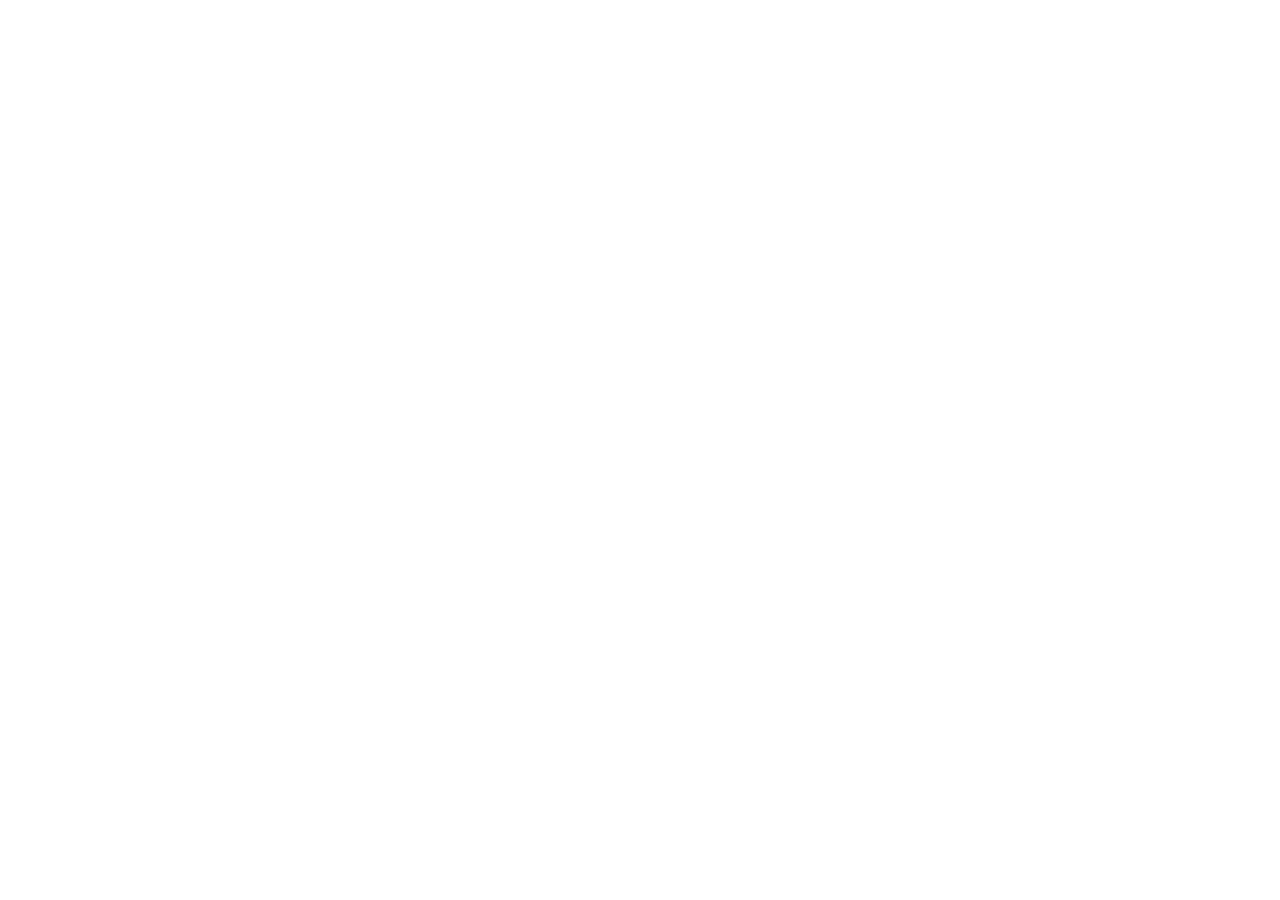
==== simulation/index.html @ 82226a9b "https://virtual-labs.github.io/virtual-labs/exp-interspecific-competition-species-border-au click on" ====
<!DOCTYPE html>
<html>
<head>
	<!-- Add CSS at the head of HTML file -->
    <link rel="stylesheet" href="./css/main.css">
</head>
<body>
		<!-- Your code goes here-->

	<!-- Add JS at the bottom of HTML file --> 
        <script src="./js/main.js"></script>
<script src="../assets/js/iframeResize.js"></script></body>
</html>
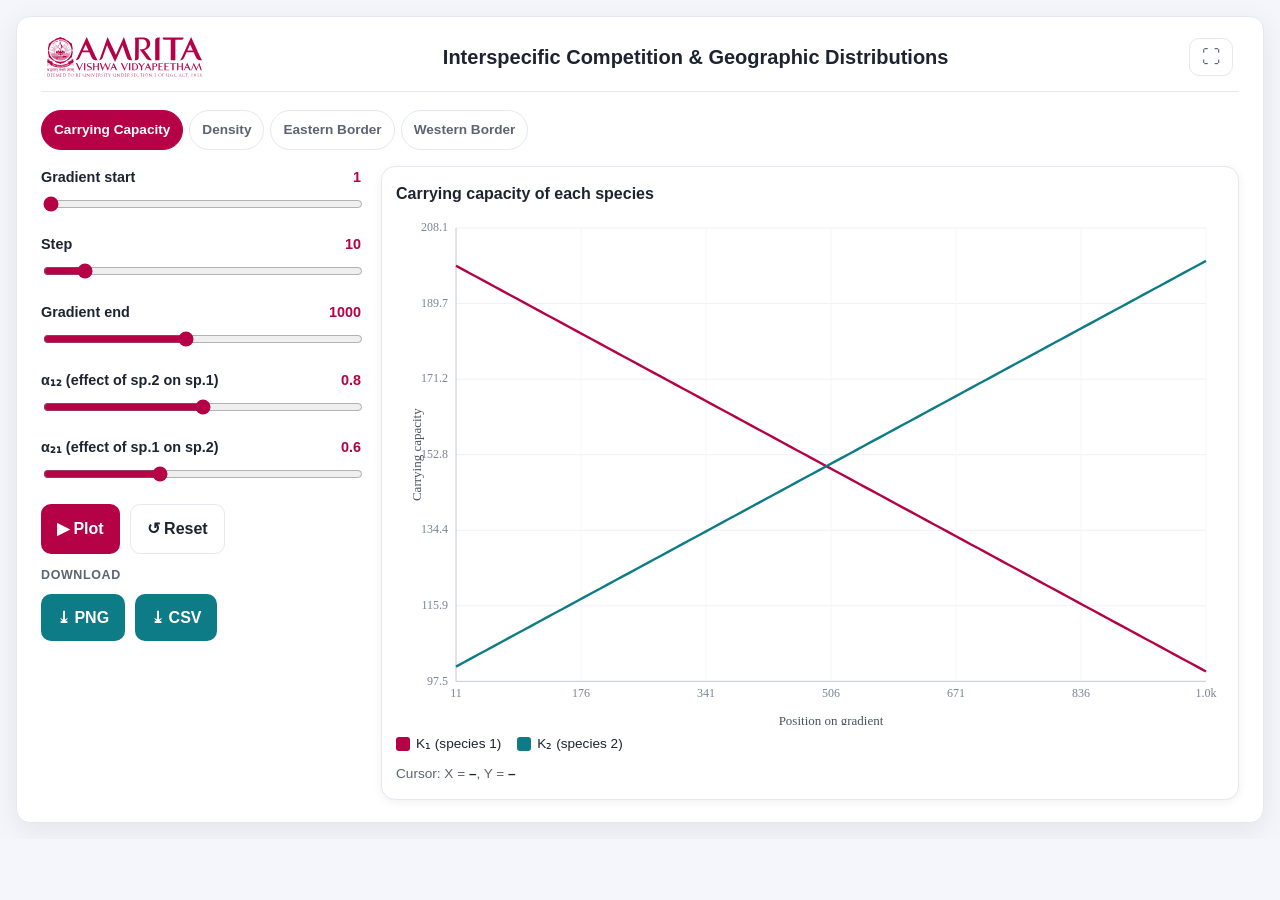
==== commit 69cd059f: "https://virtual-labs.github.io/virtual-labs/exp-interspecific-competition-species-border-au click on" ====
--- a/simulation/index.html
+++ b/simulation/index.html
@@ -1,13 +1,47 @@
 <!DOCTYPE html>
-<html>
+<html lang="en">
 <head>
-	<!-- Add CSS at the head of HTML file -->
-    <link rel="stylesheet" href="./css/main.css">
+<meta charset="UTF-8">
+<meta name="viewport" content="width=device-width, initial-scale=1.0, viewport-fit=cover">
+<title>Interspecific Competition & Geographic Distributions — Simulation</title>
+<link rel="stylesheet" href="./css/main.css">
 </head>
 <body>
-		<!-- Your code goes here-->
-
-	<!-- Add JS at the bottom of HTML file --> 
-        <script src="./js/main.js"></script>
-<script src="../assets/js/iframeResize.js"></script></body>
+<div class="card" id="simbox"><div class="simbar"><span class="simbar-logo" aria-hidden="true"><img src="images\logo.svg" alt="Amrita Vishwa Vidyapeetham"></span><h1 class="simbar-title">Interspecific Competition &amp; Geographic Distributions</h1><button class="fs-btn" id="fsBtn" onclick="toggleFS()" title="Toggle full screen" aria-label="Toggle full screen">⛶</button></div>
+      <div class="subtabs" id="subtabs">
+        <button class="subtab active" data-mode="0">Carrying Capacity</button>
+        <button class="subtab" data-mode="1">Density</button>
+        <button class="subtab" data-mode="2">Eastern Border</button>
+        <button class="subtab" data-mode="3">Western Border</button>
+      </div>
+      <div class="sim">
+        <div class="controls">
+          <div class="field"><label>Gradient start <span class="val" id="v_start">1</span></label><input type="range" id="start" min="1" max="200" value="1" oninput="sync()"></div>
+          <div class="field"><label>Step <span class="val" id="v_frc">10</span></label><input type="range" id="frc" min="5" max="50" value="10" oninput="sync()"></div>
+          <div class="field"><label>Gradient end <span class="val" id="v_end">1000</span></label><input type="range" id="end" min="200" max="2000" step="50" value="1000" oninput="sync()"></div>
+          <div class="field"><label>α₁₂ (effect of sp.2 on sp.1) <span class="val" id="v_a12">0.8</span></label><input type="range" id="a12" min="0.1" max="1.5" step="0.05" value="0.8" oninput="sync()"></div>
+          <div class="field"><label>α₂₁ (effect of sp.1 on sp.2) <span class="val" id="v_a21">0.6</span></label><input type="range" id="a21" min="0.1" max="1.5" step="0.05" value="0.6" oninput="sync()"></div>
+          <div class="btnrow">
+            <button class="btn btn-primary" onclick="plot()">▶ Plot</button>
+            <button class="btn btn-ghost" onclick="resetSim()">↺ Reset</button>
+          </div>
+          <div class="dl-label">Download</div>
+<div class="btnrow">
+            <button class="btn btn-accent" onclick="downloadPNG()">⤓ PNG</button>
+            <button class="btn btn-accent" onclick="downloadCSV()">⤓ CSV</button>
+          </div>
+        </div>
+        <div class="plotwrap">
+          <div class="plot-title" id="plotTitle">Carrying capacity of each species</div>
+          <canvas class="chart" id="chart" width="720" height="460"></canvas>
+          <div class="legend" id="legend"></div>
+          <div class="readout"><span>Cursor: X = <b id="rx">–</b>, Y = <b id="ry">–</b></span></div>
+        </div>
+      </div>
+    </div>
+<div class="toast" id="toast"></div>
+<script src="./js/main.js"></script>
+<script src="../assets/js/iframeResize.js"></script>
+        
+        </body>
 </html>
--- a/simulation/css/main.css
+++ b/simulation/css/main.css
@@ -0,0 +1,61 @@
+:root{--amrita:#b50246;--amrita-dark:#7d0130;--ink:#1d2330;--muted:#5b6472;--line:#e5e8ee;--bg:#f4f6fb;--card:#fff;--accent:#0e7c86;--good:#1f9d55;--bad:#d64545;--radius:14px;--shadow:0 8px 30px rgba(20,25,40,.08);--shadow-sm:0 2px 10px rgba(20,25,40,.06)}
+*{box-sizing:border-box}
+html{scroll-behavior:smooth}
+body{margin:0;font-family:"Segoe UI",Roboto,-apple-system,Helvetica,Arial,sans-serif;background:var(--bg);color:var(--ink);line-height:1.6}
+a{color:var(--amrita)}
+h1,h2,h3{line-height:1.25}
+main{max-width:1180px;margin:0 auto;padding:22px 18px 60px}
+@keyframes fade{from{opacity:0;transform:translateY(6px)}to{opacity:1;transform:none}}
+.card{background:var(--card);border:1px solid var(--line);border-radius:var(--radius);box-shadow:var(--shadow);padding:22px 24px;margin-bottom:20px}
+.card h2{margin-top:0;font-size:1.4rem;display:flex;align-items:center;gap:10px}
+.sim{display:grid;grid-template-columns:320px 1fr;gap:20px;align-items:start}
+@media(max-width:820px){.sim{grid-template-columns:1fr}}
+.subtabs{display:flex;gap:6px;flex-wrap:wrap;margin-bottom:16px}
+.subtab{border:1px solid var(--line);background:#fff;font:inherit;font-weight:600;font-size:.85rem;color:var(--muted);cursor:pointer;padding:8px 12px;border-radius:999px;transition:.12s}
+.subtab:hover{border-color:var(--amrita);color:var(--amrita)}
+.subtab.active{background:var(--amrita);color:#fff;border-color:var(--amrita)}
+.controls .field{margin-bottom:14px}
+.controls label{display:flex;justify-content:space-between;font-weight:600;font-size:.9rem;margin-bottom:5px}
+.controls label .val{color:var(--amrita);font-variant-numeric:tabular-nums}
+.controls input[type=range]{width:100%;accent-color:var(--amrita)}
+.btnrow{display:flex;flex-wrap:wrap;gap:10px;margin-top:8px}
+.btn{border:0;font:inherit;font-weight:700;cursor:pointer;padding:11px 16px;border-radius:10px;transition:.15s;display:inline-flex;align-items:center;gap:7px}
+.btn:active{transform:translateY(1px)}
+.btn-primary{background:var(--amrita);color:#fff}
+.btn-primary:hover{background:var(--amrita-dark)}
+.btn-ghost{background:#fff;color:var(--ink);border:1px solid var(--line)}
+.btn-ghost:hover{border-color:var(--amrita);color:var(--amrita)}
+.btn-accent{background:var(--accent);color:#fff}
+.btn-accent:hover{filter:brightness(.92)}
+.plotwrap{background:#fff;border:1px solid var(--line);border-radius:var(--radius);box-shadow:var(--shadow-sm);padding:14px}
+.plot-title{font-weight:700;margin-bottom:6px}
+canvas.chart{width:100%;height:auto;display:block;touch-action:none}
+.legend{display:flex;gap:16px;flex-wrap:wrap;font-size:.85rem;margin-top:8px}
+.legend span{display:inline-flex;align-items:center;gap:6px}
+.legend i{width:14px;height:14px;border-radius:3px}
+.readout{display:flex;gap:16px;flex-wrap:wrap;font-size:.85rem;color:var(--muted);margin-top:8px}
+.readout b{color:var(--ink)}
+.toast{position:fixed;left:50%;bottom:28px;transform:translateX(-50%) translateY(20px);background:#12203a;color:#fff;padding:12px 20px;border-radius:10px;box-shadow:var(--shadow);opacity:0;pointer-events:none;transition:.3s;z-index:200}
+.toast.show{opacity:1;transform:translateX(-50%) translateY(0)}
+html,body{overflow-x:hidden;max-width:100vw}
+body{background:var(--bg);padding:16px}
+.card,.plotwrap,.sim,.controls{min-width:0}
+.sim>*{min-width:0}
+.plot-title,.simbar-title{overflow-wrap:anywhere}
+canvas{max-width:100%}
+.simbar{display:flex;align-items:center;gap:14px;padding:2px 6px 14px;border-bottom:1px solid var(--line);margin:-4px 0 18px}
+.simbar-logo img{height:40px;width:auto;display:block}
+.simbar-title{flex:1;min-width:0;text-align:center;margin:0;font-size:1.25rem;font-weight:800;color:var(--ink);line-height:1.2}
+.fs-btn{display:none;flex:0 0 auto;border:1px solid var(--line);background:#fff;color:var(--muted);cursor:pointer;font-size:1.15rem;line-height:1;padding:9px 12px;border-radius:10px;transition:.15s}
+.fs-btn:hover{border-color:var(--amrita);color:var(--amrita)}
+@media(min-width:1024px){.fs-btn{display:inline-flex}}
+#simbox{max-width:1320px;margin:0 auto}
+#simbox:fullscreen{max-width:none;width:100vw;height:100vh;overflow:auto;border-radius:0;padding:22px 28px;background:#fff}
+#simbox:-webkit-full-screen{max-width:none;width:100vw;height:100vh;overflow:auto;border-radius:0;padding:22px 28px;background:#fff}
+@media(max-width:640px){body{padding:10px}
+.card{padding:16px 15px}}
+@media(max-width:430px){.simbar-title{font-size:1rem}
+.simbar-logo img{height:30px}
+.simbar{gap:9px}}
+@media(max-width:340px){.simbar-title{font-size:.9rem}}
+.dl-label{font-weight:700;font-size:.78rem;color:var(--muted);text-transform:uppercase;letter-spacing:.05em;margin:12px 0 2px}
